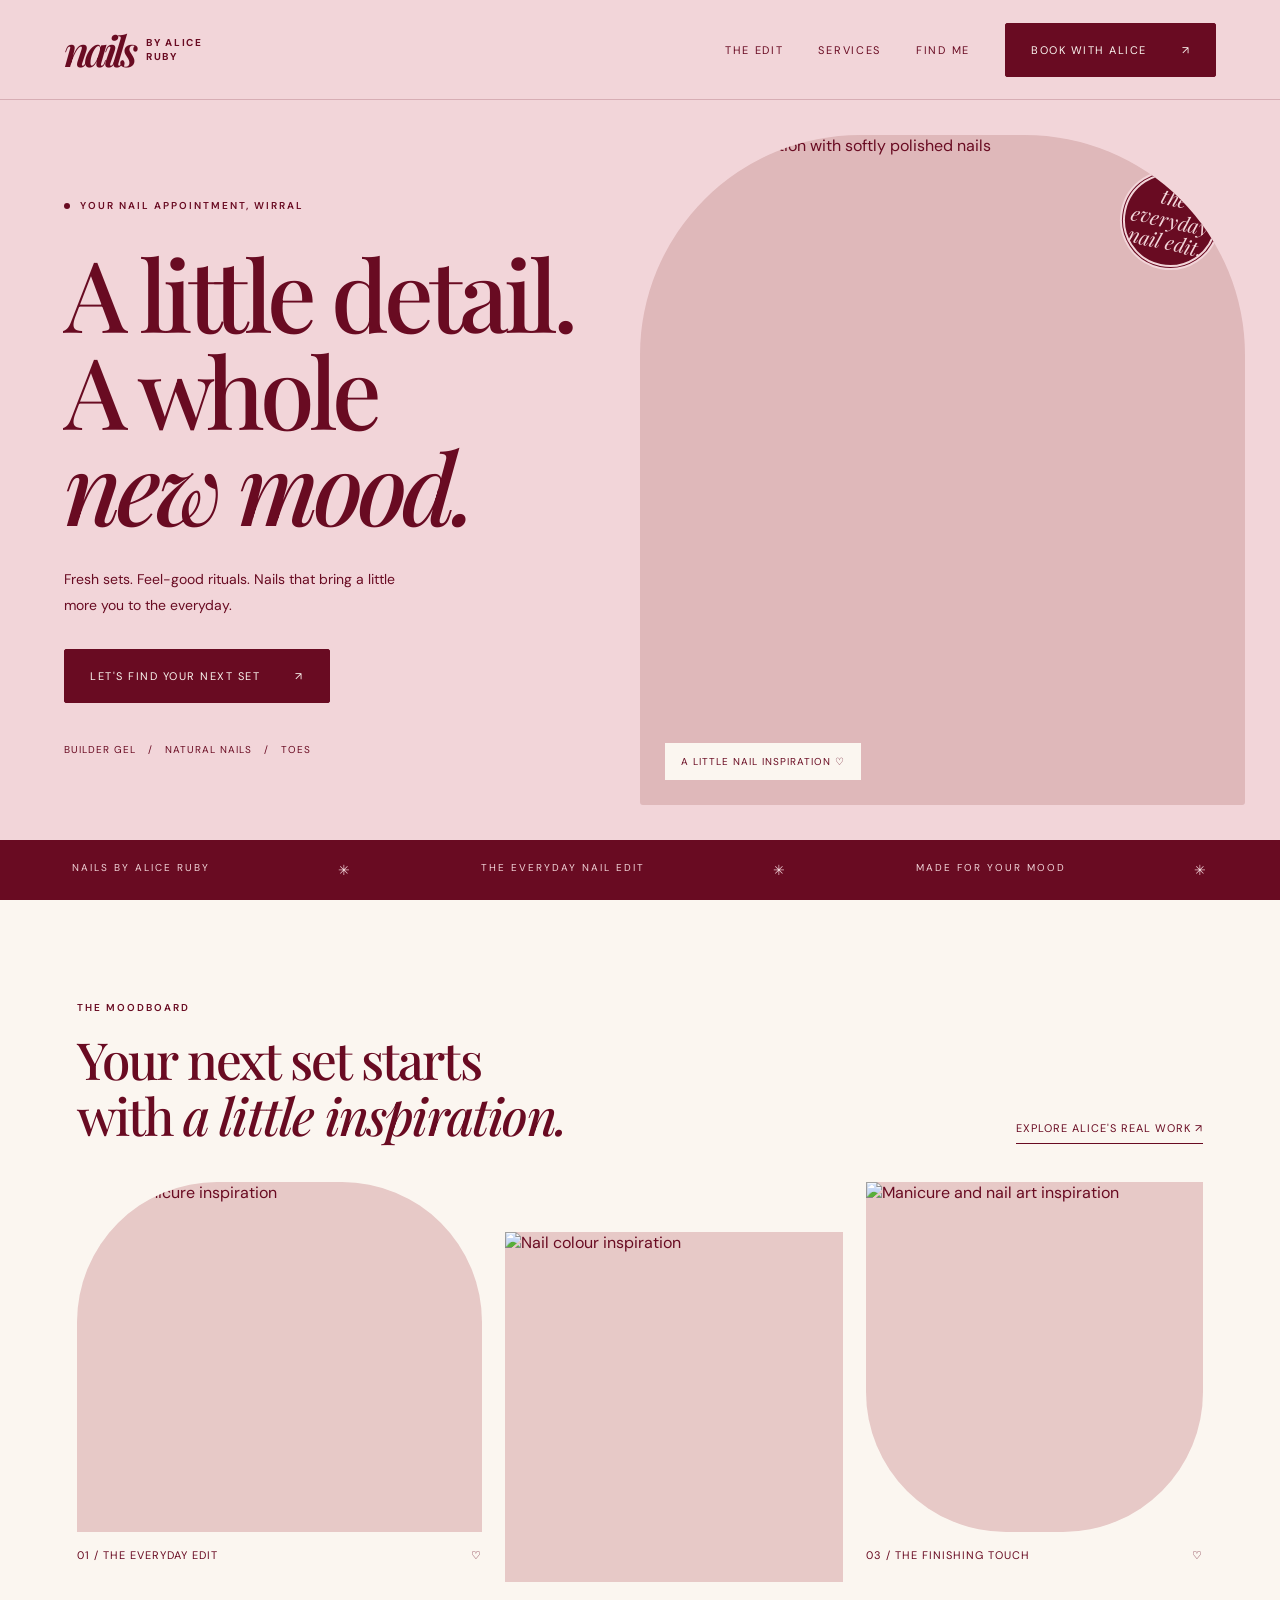
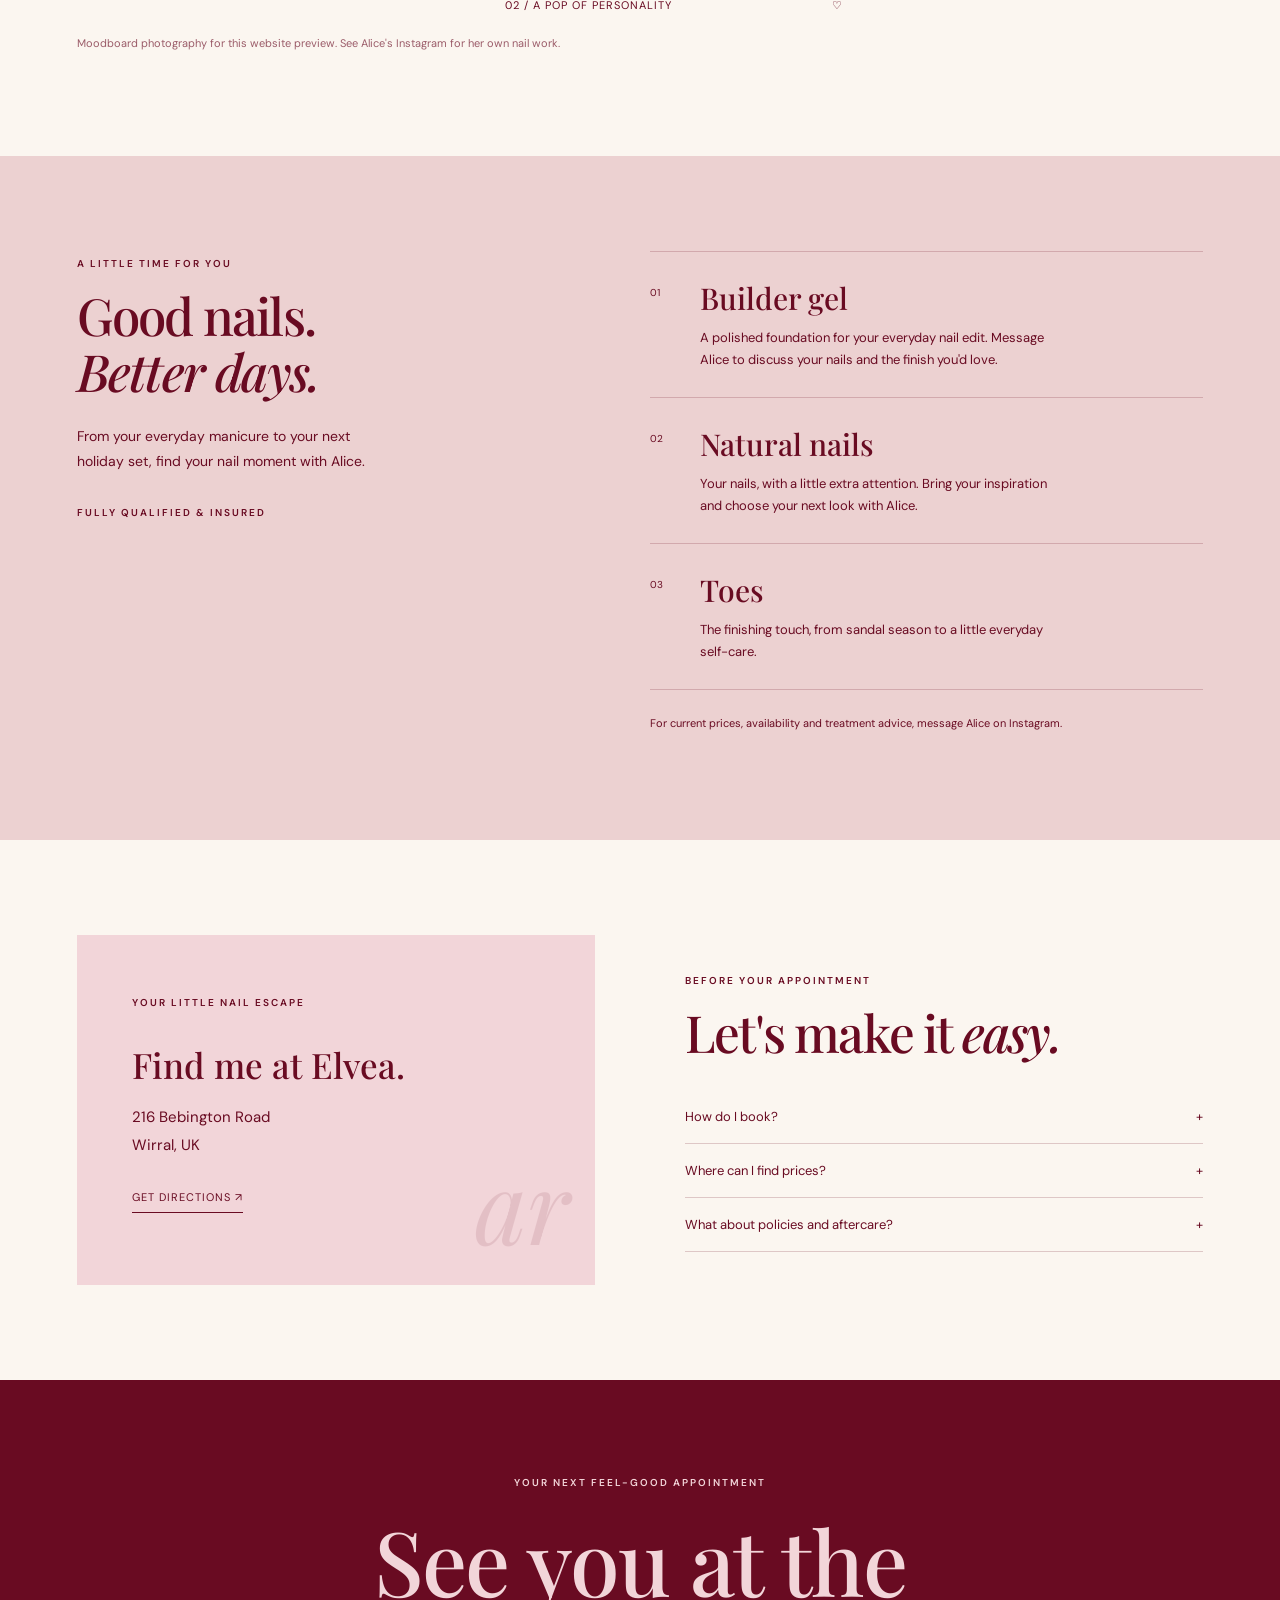
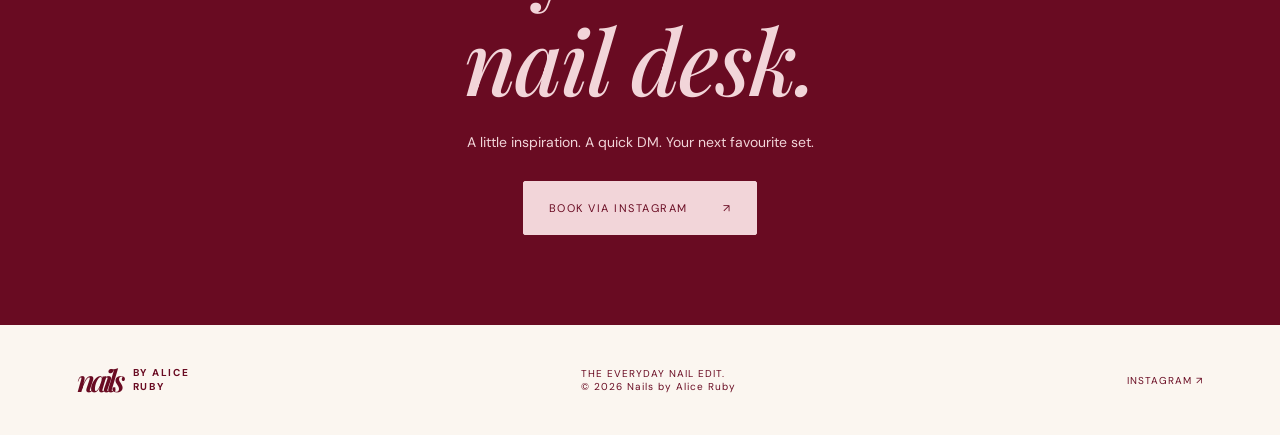
==== index.html @ dcd929f2 "Add files via upload" ====
<!doctype html>
<html lang="en"><head><meta charset="utf-8"><meta name="viewport" content="width=device-width,initial-scale=1"><meta name="theme-color" content="#f2d5d9"><meta name="description" content="Nails by Alice Ruby. Builder gel, natural nails and toes at Elvea, Wirral. Book your appointment via Instagram."><title>Nails by Alice Ruby · The everyday nail edit</title><style>
@import url('https://fonts.googleapis.com/css2?family=DM+Sans:wght@400;500;600;700&family=Playfair+Display:ital,wght@0,500;0,600;0,700;1,500;1,600&display=swap');
:root{--wine:#690b22;--pink:#f2d5d9;--paper:#fbf6f0;--line:rgba(105,11,34,.2)}*{box-sizing:border-box}html{scroll-behavior:smooth;scroll-padding-top:100px}body{margin:0;color:var(--wine);background:var(--paper);font-family:'DM Sans',sans-serif}a{color:inherit;text-decoration:none}button{font:inherit}::selection{background:var(--wine);color:var(--pink)}header{height:100px;padding:0 5%;display:flex;align-items:center;justify-content:space-between;background:var(--pink);border-bottom:1px solid var(--line)}.brand{display:flex;align-items:center;gap:12px}.brand-mark{font:italic 600 42px 'Playfair Display',serif;letter-spacing:-4px}.brand small{font-size:10px;line-height:1.4;letter-spacing:1.7px;font-weight:700}nav{display:flex;align-items:center;gap:35px;font-size:11px;letter-spacing:1.7px;text-transform:uppercase}.button{display:inline-flex;align-items:center;justify-content:space-between;gap:35px;background:var(--wine);color:var(--paper);padding:19px 25px;border:1px solid var(--wine);border-radius:2px;font-size:11px;text-transform:uppercase;letter-spacing:1.5px;transition:.2s}.button:hover{background:#8b263b;transform:translateY(-2px)}.button.light{background:transparent;color:var(--wine)}.eyebrow{font-size:10px;font-weight:600;text-transform:uppercase;letter-spacing:2px}.hero{background:var(--pink);display:grid;grid-template-columns:1fr 1fr;min-height:740px;position:relative}.hero-copy{padding:80px 10% 65px;display:flex;flex-direction:column;align-items:flex-start;justify-content:center}.location{display:flex;gap:10px;align-items:center}.location:before{content:'';width:6px;height:6px;border-radius:50%;background:var(--wine)}h1{font:500 clamp(65px,7.7vw,118px)/.98 'Playfair Display',serif;letter-spacing:-5px;margin:32px 0}h1 em{font-weight:500}.hero-copy p{font-size:14px;line-height:1.9;max-width:340px;margin:0 0 30px}.hero-note{margin-top:40px;font-size:10px;letter-spacing:1px}.hero-image{position:relative;margin:35px 35px 35px 0;min-height:600px;border-radius:220px 220px 3px 3px;overflow:hidden;background:#dfb8ba}.hero-image img{width:100%;height:100%;position:absolute;object-fit:cover;object-position:50% 50%}.image-label{position:absolute;bottom:25px;left:25px;background:var(--paper);padding:12px 16px;font-size:10px;letter-spacing:1px}.seal{position:absolute;right:25px;top:35px;width:100px;height:100px;border-radius:50%;background:var(--wine);color:var(--pink);display:flex;align-items:center;justify-content:center;text-align:center;font:italic 20px/1.1 'Playfair Display';transform:rotate(12deg);border:5px double var(--pink)}.ribbon{display:flex;justify-content:space-around;gap:25px;background:var(--wine);color:var(--pink);padding:21px 20px;font-size:10px;letter-spacing:2px;text-transform:uppercase}.ribbon span:nth-child(even){font-size:14px}section{padding:95px 6%}.section-heading{display:flex;justify-content:space-between;align-items:end;margin-bottom:38px}h2{font:500 clamp(40px,4vw,63px)/1.1 'Playfair Display',serif;letter-spacing:-1.8px;margin:15px 0 0}h2 em{font-weight:500}.text-link{font-size:11px;text-transform:uppercase;letter-spacing:1px;border-bottom:1px solid;padding-bottom:8px}.gallery{display:grid;grid-template-columns:1.2fr 1fr 1fr;gap:23px}.gallery figure{margin:0}.photo{height:350px;background:#e7c9c7;overflow:hidden;border-radius:140px 140px 0 0}.gallery figure:nth-child(2){padding-top:50px}.gallery figure:nth-child(2) .photo{border-radius:0}.gallery figure:nth-child(3) .photo{border-radius:0 0 140px 140px}.photo img{width:100%;height:100%;object-fit:cover;transition:transform .5s}.photo:hover img{transform:scale(1.05)}figcaption{font-size:11px;letter-spacing:1px;text-transform:uppercase;padding-top:16px;display:flex;justify-content:space-between}.gallery-note{font-size:11px;opacity:.65;margin-top:24px}.services{background:#ecd1d1;display:grid;grid-template-columns:1fr 1.2fr;gap:10%}.intro p{max-width:310px;line-height:1.8;font-size:14px;margin:25px 0}.service{padding:26px 0;border-bottom:1px solid var(--line);display:grid;grid-template-columns:35px 1fr;gap:15px}.service:first-child{border-top:1px solid var(--line)}.service .number{font-size:10px;padding-top:8px}.service h3{font:500 30px 'Playfair Display';margin:0 0 9px}.service p{font-size:13px;line-height:1.7;margin:0;max-width:370px}.visit{display:grid;grid-template-columns:1fr 1fr;gap:8%;align-items:center}.address-card{background:var(--pink);min-height:350px;padding:55px;position:relative}.address-card:after{content:'ar';position:absolute;right:25px;bottom:15px;font:italic 100px 'Playfair Display';opacity:.1}.address-card h3{font:500 35px 'Playfair Display';margin:30px 0 15px}address{font-style:normal;font-size:15px;line-height:1.9;margin-bottom:25px}.faq{margin-top:30px}details{border-bottom:1px solid var(--line);padding:18px 0;font-size:13px}summary{cursor:pointer;list-style:none;display:flex;justify-content:space-between;gap:20px}summary:after{content:'+'}details[open] summary:after{content:'−'}details p{font-size:13px;line-height:1.8;max-width:440px;margin-bottom:0}.booking{text-align:center;background:var(--wine);color:var(--pink);padding:90px 20px}.booking h2{font-size:clamp(55px,7vw,92px);margin:20px 0 25px}.booking p{font-size:14px;margin-bottom:30px}.booking .button{background:var(--pink);color:var(--wine);border-color:var(--pink)}footer{padding:35px 6%;display:flex;justify-content:space-between;gap:20px;align-items:center;font-size:10px;letter-spacing:1px}footer .brand-mark{font-size:30px}a:focus-visible,summary:focus-visible{outline:3px solid #bc6b7d;outline-offset:5px}@media(min-width:1500px){main,header,footer{max-width:1800px;margin:auto}}@media(max-width:760px){header{height:80px;padding:0 6%}nav{gap:16px}nav>a:not(.button){display:none}nav .button{padding:13px 16px;font-size:9px}.brand-mark{font-size:35px}.hero{grid-template-columns:1fr;min-height:0}.hero-copy{padding:48px 7% 40px}h1{font-size:76px;letter-spacing:-3.5px;margin:25px 0}.hero-copy p{font-size:14px;max-width:330px}.hero-note{margin-top:25px}.hero-image{margin:0 7% 32px;min-height:440px;border-radius:180px 180px 3px 3px}.seal{width:85px;height:85px;font-size:17px;right:15px;top:20px}.ribbon{font-size:8px;gap:12px;letter-spacing:1px}.ribbon span:last-child{display:none}section{padding:64px 7%}.section-heading{display:block}.section-heading .text-link{display:inline-block;margin-top:25px}.gallery{gap:14px;grid-template-columns:1fr 1fr}.gallery figure:first-child{grid-column:1/-1}.gallery figure:nth-child(2){padding-top:0}.photo{height:245px}.gallery figure:first-child .photo{height:370px;border-radius:170px 170px 0 0}.gallery figure:nth-child(3) .photo{border-radius:0 0 100px 100px}figcaption{font-size:9px;letter-spacing:.5px}.services,.visit{grid-template-columns:1fr;gap:35px}.address-card{padding:35px;min-height:320px}.booking{padding:65px 7%}.booking h2{font-size:61px}footer{align-items:flex-start;flex-wrap:wrap;line-height:1.8}footer>span{max-width:180px}}@media(prefers-reduced-motion:reduce){html{scroll-behavior:auto}*{transition:none!important}}

</style></head><body>
<header><a class="brand" href="#" aria-label="Nails by Alice Ruby home"><span class="brand-mark">nails</span><small>BY ALICE<br>RUBY</small></a><nav aria-label="Main navigation"><a href="#edit">The edit</a><a href="#services">Services</a><a href="#visit">Find me</a><a class="button" href="https://www.instagram.com/nailsbyaliceruby.x/" target="_blank" rel="noopener">Book with Alice <span>↗</span></a></nav></header>
<main><section class="hero" style="padding:0"><div class="hero-copy"><div class="eyebrow location">Your nail appointment, Wirral</div><h1>A little detail.<br>A whole<br><em>new mood.</em></h1><p>Fresh sets. Feel-good rituals. Nails that bring a little more you to the everyday.</p><a class="button" href="https://www.instagram.com/nailsbyaliceruby.x/" target="_blank" rel="noopener">Let's find your next set <span>↗</span></a><div class="hero-note">BUILDER GEL &nbsp; / &nbsp; NATURAL NAILS &nbsp; / &nbsp; TOES</div></div><div class="hero-image"><img src="https://images.unsplash.com/photo-1604654894610-df63bc536371?auto=format&fit=crop&w=1200&q=85" alt="Manicure inspiration with softly polished nails"><div class="seal">the everyday<br>nail edit.</div><div class="image-label">A LITTLE NAIL INSPIRATION ♡</div></div></section>
<div class="ribbon"><span>Nails by Alice Ruby</span><span>✳</span><span>The everyday nail edit</span><span>✳</span><span>Made for your mood</span><span>✳</span></div>
<section id="edit"><div class="section-heading"><div><span class="eyebrow">The moodboard</span><h2>Your next set starts<br>with <em>a little inspiration.</em></h2></div><a class="text-link" href="https://www.instagram.com/nailsbyaliceruby.x/" target="_blank" rel="noopener">Explore Alice's real work ↗</a></div><div class="gallery"><figure><div class="photo"><img loading="lazy" src="https://images.unsplash.com/photo-1604654894610-df63bc536371?auto=format&fit=crop&w=850&q=85" alt="Soft manicure inspiration"></div><figcaption>01 / The everyday edit <span>♡</span></figcaption></figure><figure><div class="photo"><img loading="lazy" src="https://images.unsplash.com/photo-1610992015732-2449b76344bc?auto=format&fit=crop&w=650&q=85" alt="Nail colour inspiration"></div><figcaption>02 / A pop of personality <span>♡</span></figcaption></figure><figure><div class="photo"><img loading="lazy" src="https://images.unsplash.com/photo-1632345031435-8727f6897d53?auto=format&fit=crop&w=650&q=85" alt="Manicure and nail art inspiration"></div><figcaption>03 / The finishing touch <span>♡</span></figcaption></figure></div><p class="gallery-note">Moodboard photography for this website preview. See Alice's Instagram for her own nail work.</p></section>
<section class="services" id="services"><div class="intro"><span class="eyebrow">A little time for you</span><h2>Good nails.<br><em>Better days.</em></h2><p>From your everyday manicure to your next holiday set, find your nail moment with Alice.</p><span class="eyebrow">Fully qualified & insured</span></div><div><article class="service"><span class="number">01</span><div><h3>Builder gel</h3><p>A polished foundation for your everyday nail edit. Message Alice to discuss your nails and the finish you'd love.</p></div></article><article class="service"><span class="number">02</span><div><h3>Natural nails</h3><p>Your nails, with a little extra attention. Bring your inspiration and choose your next look with Alice.</p></div></article><article class="service"><span class="number">03</span><div><h3>Toes</h3><p>The finishing touch, from sandal season to a little everyday self-care.</p></div></article><p style="font-size:11px;line-height:1.8;margin-top:24px">For current prices, availability and treatment advice, message Alice on Instagram.</p></div></section>
<section class="visit" id="visit"><div class="address-card"><span class="eyebrow">Your little nail escape</span><h3>Find me at Elvea.</h3><address>216 Bebington Road<br>Wirral, UK</address><a class="text-link" href="https://www.google.com/maps/search/?api=1&query=Elvea%20216%20Bebington%20Road%20Wirral" target="_blank" rel="noopener">Get directions ↗</a></div><div><span class="eyebrow">Before your appointment</span><h2>Let's make it <em>easy.</em></h2><div class="faq"><details><summary>How do I book?</summary><p>Send a DM to @nailsbyaliceruby.x on Instagram with your preferred treatment and dates. Feel free to include a photo of your nail inspiration.</p></details><details><summary>Where can I find prices?</summary><p>Check the Price List highlight on Alice's Instagram, or message her for the latest treatment prices.</p></details><details><summary>What about policies and aftercare?</summary><p>Alice's Instagram has My Policy and Aftercare highlights. Read these before your appointment and ask Alice if you have any questions.</p></details></div></div></section>
<section class="booking"><span class="eyebrow">Your next feel-good appointment</span><h2>See you at the<br><em>nail desk.</em></h2><p>A little inspiration. A quick DM. Your next favourite set.</p><a class="button" href="https://www.instagram.com/nailsbyaliceruby.x/" target="_blank" rel="noopener">Book via Instagram <span>↗</span></a></section></main>
<footer><a class="brand" href="#"><span class="brand-mark">nails</span><small>BY ALICE<br>RUBY</small></a><span>THE EVERYDAY NAIL EDIT.<br>© <span id="year">2026</span> Nails by Alice Ruby</span><a href="https://www.instagram.com/nailsbyaliceruby.x/" target="_blank" rel="noopener">INSTAGRAM ↗</a></footer><script>document.getElementById('year').textContent=new Date().getFullYear();</script></body></html>
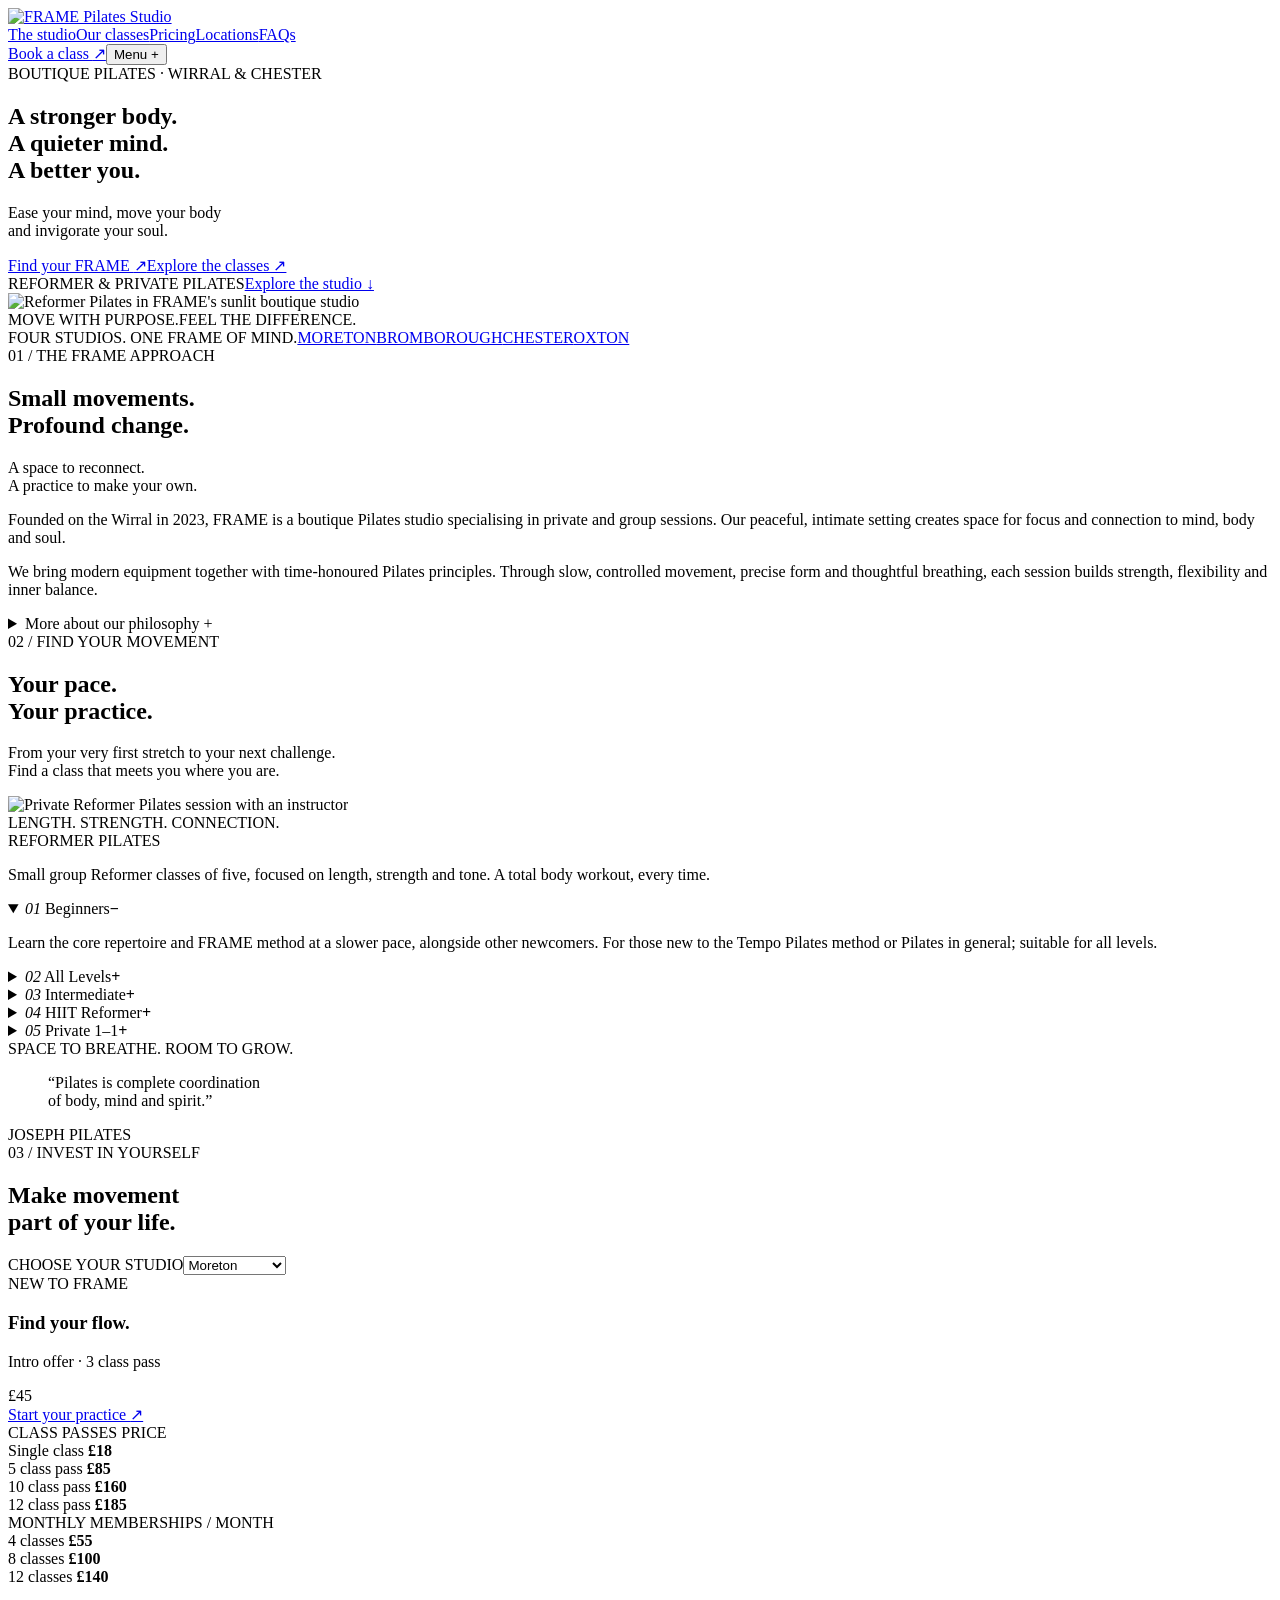
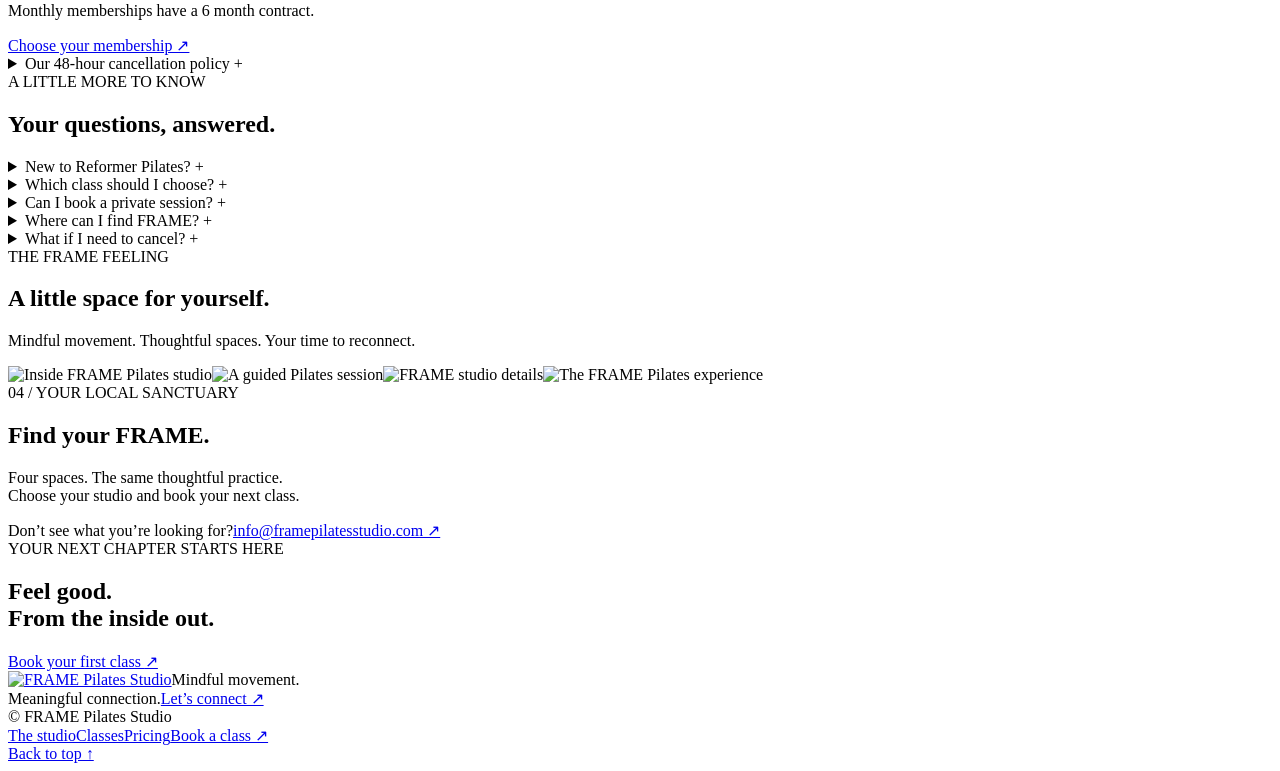
==== commit dfde86d0: "Add files via upload" ====
--- a/index.html
+++ b/index.html
@@ -1,14 +1,12 @@
 <!doctype html>
-<html lang="en"><head><meta charset="utf-8"><meta name="viewport" content="width=device-width,initial-scale=1"><meta name="theme-color" content="#f2d5d9"><meta name="description" content="Nails by Alice Ruby. Builder gel, natural nails and toes at Elvea, Wirral. Book your appointment via Instagram."><title>Nails by Alice Ruby · The everyday nail edit</title><style>
-@import url('https://fonts.googleapis.com/css2?family=DM+Sans:wght@400;500;600;700&family=Playfair+Display:ital,wght@0,500;0,600;0,700;1,500;1,600&display=swap');
-:root{--wine:#690b22;--pink:#f2d5d9;--paper:#fbf6f0;--line:rgba(105,11,34,.2)}*{box-sizing:border-box}html{scroll-behavior:smooth;scroll-padding-top:100px}body{margin:0;color:var(--wine);background:var(--paper);font-family:'DM Sans',sans-serif}a{color:inherit;text-decoration:none}button{font:inherit}::selection{background:var(--wine);color:var(--pink)}header{height:100px;padding:0 5%;display:flex;align-items:center;justify-content:space-between;background:var(--pink);border-bottom:1px solid var(--line)}.brand{display:flex;align-items:center;gap:12px}.brand-mark{font:italic 600 42px 'Playfair Display',serif;letter-spacing:-4px}.brand small{font-size:10px;line-height:1.4;letter-spacing:1.7px;font-weight:700}nav{display:flex;align-items:center;gap:35px;font-size:11px;letter-spacing:1.7px;text-transform:uppercase}.button{display:inline-flex;align-items:center;justify-content:space-between;gap:35px;background:var(--wine);color:var(--paper);padding:19px 25px;border:1px solid var(--wine);border-radius:2px;font-size:11px;text-transform:uppercase;letter-spacing:1.5px;transition:.2s}.button:hover{background:#8b263b;transform:translateY(-2px)}.button.light{background:transparent;color:var(--wine)}.eyebrow{font-size:10px;font-weight:600;text-transform:uppercase;letter-spacing:2px}.hero{background:var(--pink);display:grid;grid-template-columns:1fr 1fr;min-height:740px;position:relative}.hero-copy{padding:80px 10% 65px;display:flex;flex-direction:column;align-items:flex-start;justify-content:center}.location{display:flex;gap:10px;align-items:center}.location:before{content:'';width:6px;height:6px;border-radius:50%;background:var(--wine)}h1{font:500 clamp(65px,7.7vw,118px)/.98 'Playfair Display',serif;letter-spacing:-5px;margin:32px 0}h1 em{font-weight:500}.hero-copy p{font-size:14px;line-height:1.9;max-width:340px;margin:0 0 30px}.hero-note{margin-top:40px;font-size:10px;letter-spacing:1px}.hero-image{position:relative;margin:35px 35px 35px 0;min-height:600px;border-radius:220px 220px 3px 3px;overflow:hidden;background:#dfb8ba}.hero-image img{width:100%;height:100%;position:absolute;object-fit:cover;object-position:50% 50%}.image-label{position:absolute;bottom:25px;left:25px;background:var(--paper);padding:12px 16px;font-size:10px;letter-spacing:1px}.seal{position:absolute;right:25px;top:35px;width:100px;height:100px;border-radius:50%;background:var(--wine);color:var(--pink);display:flex;align-items:center;justify-content:center;text-align:center;font:italic 20px/1.1 'Playfair Display';transform:rotate(12deg);border:5px double var(--pink)}.ribbon{display:flex;justify-content:space-around;gap:25px;background:var(--wine);color:var(--pink);padding:21px 20px;font-size:10px;letter-spacing:2px;text-transform:uppercase}.ribbon span:nth-child(even){font-size:14px}section{padding:95px 6%}.section-heading{display:flex;justify-content:space-between;align-items:end;margin-bottom:38px}h2{font:500 clamp(40px,4vw,63px)/1.1 'Playfair Display',serif;letter-spacing:-1.8px;margin:15px 0 0}h2 em{font-weight:500}.text-link{font-size:11px;text-transform:uppercase;letter-spacing:1px;border-bottom:1px solid;padding-bottom:8px}.gallery{display:grid;grid-template-columns:1.2fr 1fr 1fr;gap:23px}.gallery figure{margin:0}.photo{height:350px;background:#e7c9c7;overflow:hidden;border-radius:140px 140px 0 0}.gallery figure:nth-child(2){padding-top:50px}.gallery figure:nth-child(2) .photo{border-radius:0}.gallery figure:nth-child(3) .photo{border-radius:0 0 140px 140px}.photo img{width:100%;height:100%;object-fit:cover;transition:transform .5s}.photo:hover img{transform:scale(1.05)}figcaption{font-size:11px;letter-spacing:1px;text-transform:uppercase;padding-top:16px;display:flex;justify-content:space-between}.gallery-note{font-size:11px;opacity:.65;margin-top:24px}.services{background:#ecd1d1;display:grid;grid-template-columns:1fr 1.2fr;gap:10%}.intro p{max-width:310px;line-height:1.8;font-size:14px;margin:25px 0}.service{padding:26px 0;border-bottom:1px solid var(--line);display:grid;grid-template-columns:35px 1fr;gap:15px}.service:first-child{border-top:1px solid var(--line)}.service .number{font-size:10px;padding-top:8px}.service h3{font:500 30px 'Playfair Display';margin:0 0 9px}.service p{font-size:13px;line-height:1.7;margin:0;max-width:370px}.visit{display:grid;grid-template-columns:1fr 1fr;gap:8%;align-items:center}.address-card{background:var(--pink);min-height:350px;padding:55px;position:relative}.address-card:after{content:'ar';position:absolute;right:25px;bottom:15px;font:italic 100px 'Playfair Display';opacity:.1}.address-card h3{font:500 35px 'Playfair Display';margin:30px 0 15px}address{font-style:normal;font-size:15px;line-height:1.9;margin-bottom:25px}.faq{margin-top:30px}details{border-bottom:1px solid var(--line);padding:18px 0;font-size:13px}summary{cursor:pointer;list-style:none;display:flex;justify-content:space-between;gap:20px}summary:after{content:'+'}details[open] summary:after{content:'−'}details p{font-size:13px;line-height:1.8;max-width:440px;margin-bottom:0}.booking{text-align:center;background:var(--wine);color:var(--pink);padding:90px 20px}.booking h2{font-size:clamp(55px,7vw,92px);margin:20px 0 25px}.booking p{font-size:14px;margin-bottom:30px}.booking .button{background:var(--pink);color:var(--wine);border-color:var(--pink)}footer{padding:35px 6%;display:flex;justify-content:space-between;gap:20px;align-items:center;font-size:10px;letter-spacing:1px}footer .brand-mark{font-size:30px}a:focus-visible,summary:focus-visible{outline:3px solid #bc6b7d;outline-offset:5px}@media(min-width:1500px){main,header,footer{max-width:1800px;margin:auto}}@media(max-width:760px){header{height:80px;padding:0 6%}nav{gap:16px}nav>a:not(.button){display:none}nav .button{padding:13px 16px;font-size:9px}.brand-mark{font-size:35px}.hero{grid-template-columns:1fr;min-height:0}.hero-copy{padding:48px 7% 40px}h1{font-size:76px;letter-spacing:-3.5px;margin:25px 0}.hero-copy p{font-size:14px;max-width:330px}.hero-note{margin-top:25px}.hero-image{margin:0 7% 32px;min-height:440px;border-radius:180px 180px 3px 3px}.seal{width:85px;height:85px;font-size:17px;right:15px;top:20px}.ribbon{font-size:8px;gap:12px;letter-spacing:1px}.ribbon span:last-child{display:none}section{padding:64px 7%}.section-heading{display:block}.section-heading .text-link{display:inline-block;margin-top:25px}.gallery{gap:14px;grid-template-columns:1fr 1fr}.gallery figure:first-child{grid-column:1/-1}.gallery figure:nth-child(2){padding-top:0}.photo{height:245px}.gallery figure:first-child .photo{height:370px;border-radius:170px 170px 0 0}.gallery figure:nth-child(3) .photo{border-radius:0 0 100px 100px}figcaption{font-size:9px;letter-spacing:.5px}.services,.visit{grid-template-columns:1fr;gap:35px}.address-card{padding:35px;min-height:320px}.booking{padding:65px 7%}.booking h2{font-size:61px}footer{align-items:flex-start;flex-wrap:wrap;line-height:1.8}footer>span{max-width:180px}}@media(prefers-reduced-motion:reduce){html{scroll-behavior:auto}*{transition:none!important}}
-
-</style></head><body>
-<header><a class="brand" href="#" aria-label="Nails by Alice Ruby home"><span class="brand-mark">nails</span><small>BY ALICE<br>RUBY</small></a><nav aria-label="Main navigation"><a href="#edit">The edit</a><a href="#services">Services</a><a href="#visit">Find me</a><a class="button" href="https://www.instagram.com/nailsbyaliceruby.x/" target="_blank" rel="noopener">Book with Alice <span>↗</span></a></nav></header>
-<main><section class="hero" style="padding:0"><div class="hero-copy"><div class="eyebrow location">Your nail appointment, Wirral</div><h1>A little detail.<br>A whole<br><em>new mood.</em></h1><p>Fresh sets. Feel-good rituals. Nails that bring a little more you to the everyday.</p><a class="button" href="https://www.instagram.com/nailsbyaliceruby.x/" target="_blank" rel="noopener">Let's find your next set <span>↗</span></a><div class="hero-note">BUILDER GEL &nbsp; / &nbsp; NATURAL NAILS &nbsp; / &nbsp; TOES</div></div><div class="hero-image"><img src="https://images.unsplash.com/photo-1604654894610-df63bc536371?auto=format&fit=crop&w=1200&q=85" alt="Manicure inspiration with softly polished nails"><div class="seal">the everyday<br>nail edit.</div><div class="image-label">A LITTLE NAIL INSPIRATION ♡</div></div></section>
-<div class="ribbon"><span>Nails by Alice Ruby</span><span>✳</span><span>The everyday nail edit</span><span>✳</span><span>Made for your mood</span><span>✳</span></div>
-<section id="edit"><div class="section-heading"><div><span class="eyebrow">The moodboard</span><h2>Your next set starts<br>with <em>a little inspiration.</em></h2></div><a class="text-link" href="https://www.instagram.com/nailsbyaliceruby.x/" target="_blank" rel="noopener">Explore Alice's real work ↗</a></div><div class="gallery"><figure><div class="photo"><img loading="lazy" src="https://images.unsplash.com/photo-1604654894610-df63bc536371?auto=format&fit=crop&w=850&q=85" alt="Soft manicure inspiration"></div><figcaption>01 / The everyday edit <span>♡</span></figcaption></figure><figure><div class="photo"><img loading="lazy" src="https://images.unsplash.com/photo-1610992015732-2449b76344bc?auto=format&fit=crop&w=650&q=85" alt="Nail colour inspiration"></div><figcaption>02 / A pop of personality <span>♡</span></figcaption></figure><figure><div class="photo"><img loading="lazy" src="https://images.unsplash.com/photo-1632345031435-8727f6897d53?auto=format&fit=crop&w=650&q=85" alt="Manicure and nail art inspiration"></div><figcaption>03 / The finishing touch <span>♡</span></figcaption></figure></div><p class="gallery-note">Moodboard photography for this website preview. See Alice's Instagram for her own nail work.</p></section>
-<section class="services" id="services"><div class="intro"><span class="eyebrow">A little time for you</span><h2>Good nails.<br><em>Better days.</em></h2><p>From your everyday manicure to your next holiday set, find your nail moment with Alice.</p><span class="eyebrow">Fully qualified & insured</span></div><div><article class="service"><span class="number">01</span><div><h3>Builder gel</h3><p>A polished foundation for your everyday nail edit. Message Alice to discuss your nails and the finish you'd love.</p></div></article><article class="service"><span class="number">02</span><div><h3>Natural nails</h3><p>Your nails, with a little extra attention. Bring your inspiration and choose your next look with Alice.</p></div></article><article class="service"><span class="number">03</span><div><h3>Toes</h3><p>The finishing touch, from sandal season to a little everyday self-care.</p></div></article><p style="font-size:11px;line-height:1.8;margin-top:24px">For current prices, availability and treatment advice, message Alice on Instagram.</p></div></section>
-<section class="visit" id="visit"><div class="address-card"><span class="eyebrow">Your little nail escape</span><h3>Find me at Elvea.</h3><address>216 Bebington Road<br>Wirral, UK</address><a class="text-link" href="https://www.google.com/maps/search/?api=1&query=Elvea%20216%20Bebington%20Road%20Wirral" target="_blank" rel="noopener">Get directions ↗</a></div><div><span class="eyebrow">Before your appointment</span><h2>Let's make it <em>easy.</em></h2><div class="faq"><details><summary>How do I book?</summary><p>Send a DM to @nailsbyaliceruby.x on Instagram with your preferred treatment and dates. Feel free to include a photo of your nail inspiration.</p></details><details><summary>Where can I find prices?</summary><p>Check the Price List highlight on Alice's Instagram, or message her for the latest treatment prices.</p></details><details><summary>What about policies and aftercare?</summary><p>Alice's Instagram has My Policy and Aftercare highlights. Read these before your appointment and ask Alice if you have any questions.</p></details></div></div></section>
-<section class="booking"><span class="eyebrow">Your next feel-good appointment</span><h2>See you at the<br><em>nail desk.</em></h2><p>A little inspiration. A quick DM. Your next favourite set.</p><a class="button" href="https://www.instagram.com/nailsbyaliceruby.x/" target="_blank" rel="noopener">Book via Instagram <span>↗</span></a></section></main>
-<footer><a class="brand" href="#"><span class="brand-mark">nails</span><small>BY ALICE<br>RUBY</small></a><span>THE EVERYDAY NAIL EDIT.<br>© <span id="year">2026</span> Nails by Alice Ruby</span><a href="https://www.instagram.com/nailsbyaliceruby.x/" target="_blank" rel="noopener">INSTAGRAM ↗</a></footer><script>document.getElementById('year').textContent=new Date().getFullYear();</script></body></html>
+<html lang="en"><head><meta charset="UTF-8"><meta name="viewport" content="width=device-width, initial-scale=1"><meta name="description" content="Boutique Reformer and private Pilates in Moreton, Bromborough, Chester and Oxton. Find your class at FRAME Pilates Studio."><meta name="theme-color" content="#f6f4ee"><title>FRAME — Pilates Studio</title><link rel="stylesheet" href="style.css"></head><body>
+<header><a class="logo" href="#" aria-label="FRAME Pilates Studio home"><img src="assets/logo.svg" alt="FRAME Pilates Studio"></a><nav id="nav"><a href="#about">The studio</a><a href="#classes">Our classes</a><a href="#pricing">Pricing</a><a href="#locations">Locations</a><a href="#faq">FAQs</a></nav><a class="button small" href="#locations">Book a class <span>↗</span></a><button id="menu" aria-label="Open navigation" aria-expanded="false">Menu +</button></header>
+<main><section class="hero"><div class="hero-copy"><div class="eyebrow"><span class="dot"></span> BOUTIQUE PILATES · WIRRAL & CHESTER</div><h1>A stronger body.<br>A quieter mind.<br><span>A better you.</span></h1><p>Ease your mind, move your body<br>and invigorate your soul.</p><a class="button" href="#locations">Find your FRAME <span>↗</span></a><a class="hero-secondary" href="#classes">Explore the classes ↗</a><div class="hero-bottom"><span>REFORMER & PRIVATE PILATES</span><a href="#about">Explore the studio ↓</a></div></div><div class="hero-image"><img src="assets/studio-0.jpg" alt="Reformer Pilates in FRAME's sunlit boutique studio" fetchpriority="high"><div class="image-note"><span>MOVE WITH PURPOSE.</span><span>FEEL THE DIFFERENCE.</span></div></div></section>
+<div class="studio-strip"><span>FOUR STUDIOS. ONE FRAME OF MIND.</span><a href="#locations">MORETON</a><a href="#locations">BROMBOROUGH</a><a href="#locations">CHESTER</a><a href="#locations">OXTON</a></div>
+<section id="about" class="about section"><div><div class="eyebrow">01 / THE FRAME APPROACH</div><h2>Small movements.<br>Profound change.</h2></div><div class="about-text"><p class="lead">A space to reconnect.<br>A practice to make your own.</p><p>Founded on the Wirral in 2023, FRAME is a boutique Pilates studio specialising in private and group sessions. Our peaceful, intimate setting creates space for focus and connection to mind, body and soul.</p><p>We bring modern equipment together with time-honoured Pilates principles. Through slow, controlled movement, precise form and thoughtful breathing, each session builds strength, flexibility and inner balance.</p><details><summary>More about our philosophy <span>+</span></summary><p>Our focus is form and precision: targeting small muscle groups, lengthening muscles and paying close attention to technique and posture. Sessions are tailored to individual needs while challenging endurance and strength. Our equipment supports maximum functionality and innovative exercises, with physical and mental well-being at the heart of our practice.</p></details></div></section>
+<section id="classes" class="section classes"><div class="section-head"><div><div class="eyebrow">02 / FIND YOUR MOVEMENT</div><h2>Your pace.<br>Your practice.</h2></div><p>From your very first stretch to your next challenge.<br>Find a class that meets you where you are.</p></div><div class="class-layout"><div class="class-photo"><img src="assets/studio-1.jpg" alt="Private Reformer Pilates session with an instructor" loading="lazy"><div class="photo-caption">LENGTH. STRENGTH. CONNECTION.</div></div><div class="class-list"><div class="class-intro">REFORMER PILATES<p>Small group Reformer classes of five, focused on length, strength and tone. A total body workout, every time.</p></div><details open><summary><span><i>01</i> Beginners</span><b>−</b></summary><p>Learn the core repertoire and FRAME method at a slower pace, alongside other newcomers. For those new to the Tempo Pilates method or Pilates in general; suitable for all levels.</p></details><details><summary><span><i>02</i> All Levels</span><b>+</b></summary><p>A flowing, full-body class using props and intermediate exercises to lengthen, strengthen and tone. Basic Reformer knowledge is recommended. Attend at least one Beginner class first.</p></details><details><summary><span><i>03</i> Intermediate</span><b>+</b></summary><p>A dynamic full-body workout with weights and props to challenge you and make you sweat. We recommend at least five Beginner or All Levels classes first.</p></details><details><summary><span><i>04</i> HIIT Reformer</span><b>+</b></summary><p>High energy, a faster pace and heavier loads, including weights, to build strength and stamina. We recommend at least three Beginner classes first.</p></details><details><summary><span><i>05</i> Private 1–1</span><b>+</b></summary><p>Personal sessions for any age and fitness level. For those new to Pilates, recovering from injury, working towards athletic goals or wanting more from their practice. Contact us to discuss your needs and availability.</p><a href="mailto:info@framepilatesstudio.com">Enquire about private sessions ↗</a></details></div></div></section>
+<section class="quote"><div class="eyebrow">SPACE TO BREATHE. ROOM TO GROW.</div><blockquote>“Pilates is complete coordination<br>of body, mind and spirit.”</blockquote><span>JOSEPH PILATES</span></section>
+<section id="pricing" class="section pricing"><div class="section-head"><div><div class="eyebrow">03 / INVEST IN YOURSELF</div><h2>Make movement<br>part of your life.</h2></div><div><label for="studio-select">CHOOSE YOUR STUDIO</label><select id="studio-select"><option>Moreton</option><option>Bromborough</option><option>Chester</option><option>Oxton</option></select></div></div><div class="price-grid"><article class="price-card featured"><div class="eyebrow">NEW TO FRAME</div><h3>Find your flow.</h3><p>Intro offer · 3 class pass</p><div class="amount" id="intro-price">£45</div><a id="intro-book" class="button" href="#locations">Start your practice <span>↗</span></a></article><div class="price-table"><div class="table-title">CLASS PASSES <span>PRICE</span></div><div>Single class <strong data-price="0">£18</strong></div><div>5 class pass <strong data-price="1">£85</strong></div><div>10 class pass <strong data-price="2">£160</strong></div><div>12 class pass <strong data-price="3">£185</strong></div></div><div class="price-table"><div class="table-title">MONTHLY MEMBERSHIPS <span>/ MONTH</span></div><div>4 classes <strong data-price="4">£55</strong></div><div>8 classes <strong data-price="5">£100</strong></div><div>12 classes <strong data-price="6">£140</strong></div><p class="fine">Monthly memberships have a 6 month contract.</p><a class="text-link" id="member-book" href="#locations">Choose your membership ↗</a></div></div><details id="oxton-extras" hidden><summary>Oxton mat & Reformer memberships <span>+</span></summary><div class="extras"><p>Unlimited classes <b>£115 / month</b></p><p>4 Reformer + 4 mat <b>£89 / month</b></p><p>4 Reformer + 8 mat <b>£119 / month</b></p><p>4 Reformer + unlimited mat <b>£155 / month</b></p><p>8 Reformer + 4 mat <b>£129 / month</b></p><p>8 Reformer + 8 mat <b>£149 / month</b></p><p>8 Reformer + unlimited mat <b>£185 / month</b></p><p>12 Reformer + unlimited mat <b>£215 / month</b></p></div><p>All memberships have a 6 month contract.</p></details><details class="policy"><summary>Our 48-hour cancellation policy <span>+</span></summary><p>Please cancel or reschedule Reformer sessions through your account at least 48 hours before your class. Cancellations within 48 hours incur the full session fee. This helps us manage availability and offer spaces to clients on our waitlist.</p></details></section>
+<section id="faq" class="section faq"><div class="eyebrow">A LITTLE MORE TO KNOW</div><h2>Your questions, answered.</h2><div class="faq-list"><details><summary>New to Reformer Pilates? <span>+</span></summary><p>Start with a Beginners class. You’ll learn the equipment and core movements at a slower pace, with a focus on form, breathing and the FRAME method.</p></details><details><summary>Which class should I choose? <span>+</span></summary><p>Beginners is the starting point. Attend at least one Beginner class before All Levels, five Beginner or All Levels classes before Intermediate, and three Beginner classes before HIIT Reformer.</p></details><details><summary>Can I book a private session? <span>+</span></summary><p>Yes. Our private 1–1 sessions are tailored to your needs and goals. Email <a href="mailto:info@framepilatesstudio.com">info@framepilatesstudio.com</a> to discuss availability.</p></details><details><summary>Where can I find FRAME? <span>+</span></summary><p>Our four studios are in Moreton, Bromborough, Chester and Oxton. Choose your studio below to find directions and book.</p></details><details><summary>What if I need to cancel? <span>+</span></summary><p>Cancel or reschedule through your account at least 48 hours before your Reformer class. Cancellations within 48 hours incur the full session fee.</p></details></div></section><section class="studio-gallery section"><div class="eyebrow">THE FRAME FEELING</div><h2>A little space for yourself.</h2><p>Mindful movement. Thoughtful spaces. Your time to reconnect.</p><div class="gallery-grid"><img src="assets/studio-0.jpg" alt="Inside FRAME Pilates studio" loading="lazy"><img src="assets/studio-1.jpg" alt="A guided Pilates session" loading="lazy"><img src="assets/studio-2.jpg" alt="FRAME studio details" loading="lazy"><img src="assets/studio-3.jpg" alt="The FRAME Pilates experience" loading="lazy"></div></section><section id="locations" class="section locations"><div class="section-head"><div><div class="eyebrow">04 / YOUR LOCAL SANCTUARY</div><h2>Find your FRAME.</h2></div><p>Four spaces. The same thoughtful practice.<br>Choose your studio and book your next class.</p></div><div class="location-grid" id="location-grid"></div><div class="contact-line"><span>Don’t see what you’re looking for?</span><a href="mailto:info@framepilatesstudio.com">info@framepilatesstudio.com ↗</a></div></section>
+<section class="closing"><div class="eyebrow">YOUR NEXT CHAPTER STARTS HERE</div><h2>Feel good.<br>From the inside out.</h2><a class="button light" href="#locations">Book your first class <span>↗</span></a></section></main>
+<footer><div class="footer-top"><a href="#" class="logo"><img src="assets/logo.svg" alt="FRAME Pilates Studio"></a><span>Mindful movement.<br>Meaningful connection.</span><a href="mailto:info@framepilatesstudio.com">Let’s connect ↗</a></div><div class="footer-bottom"><span>© <span id="year"></span> FRAME Pilates Studio</span><div><a href="#about">The studio</a><a href="#classes">Classes</a><a href="#pricing">Pricing</a><a href="#locations">Book a class ↗</a></div><a href="#">Back to top ↑</a></div></footer><script src="app.js"></script></body></html>
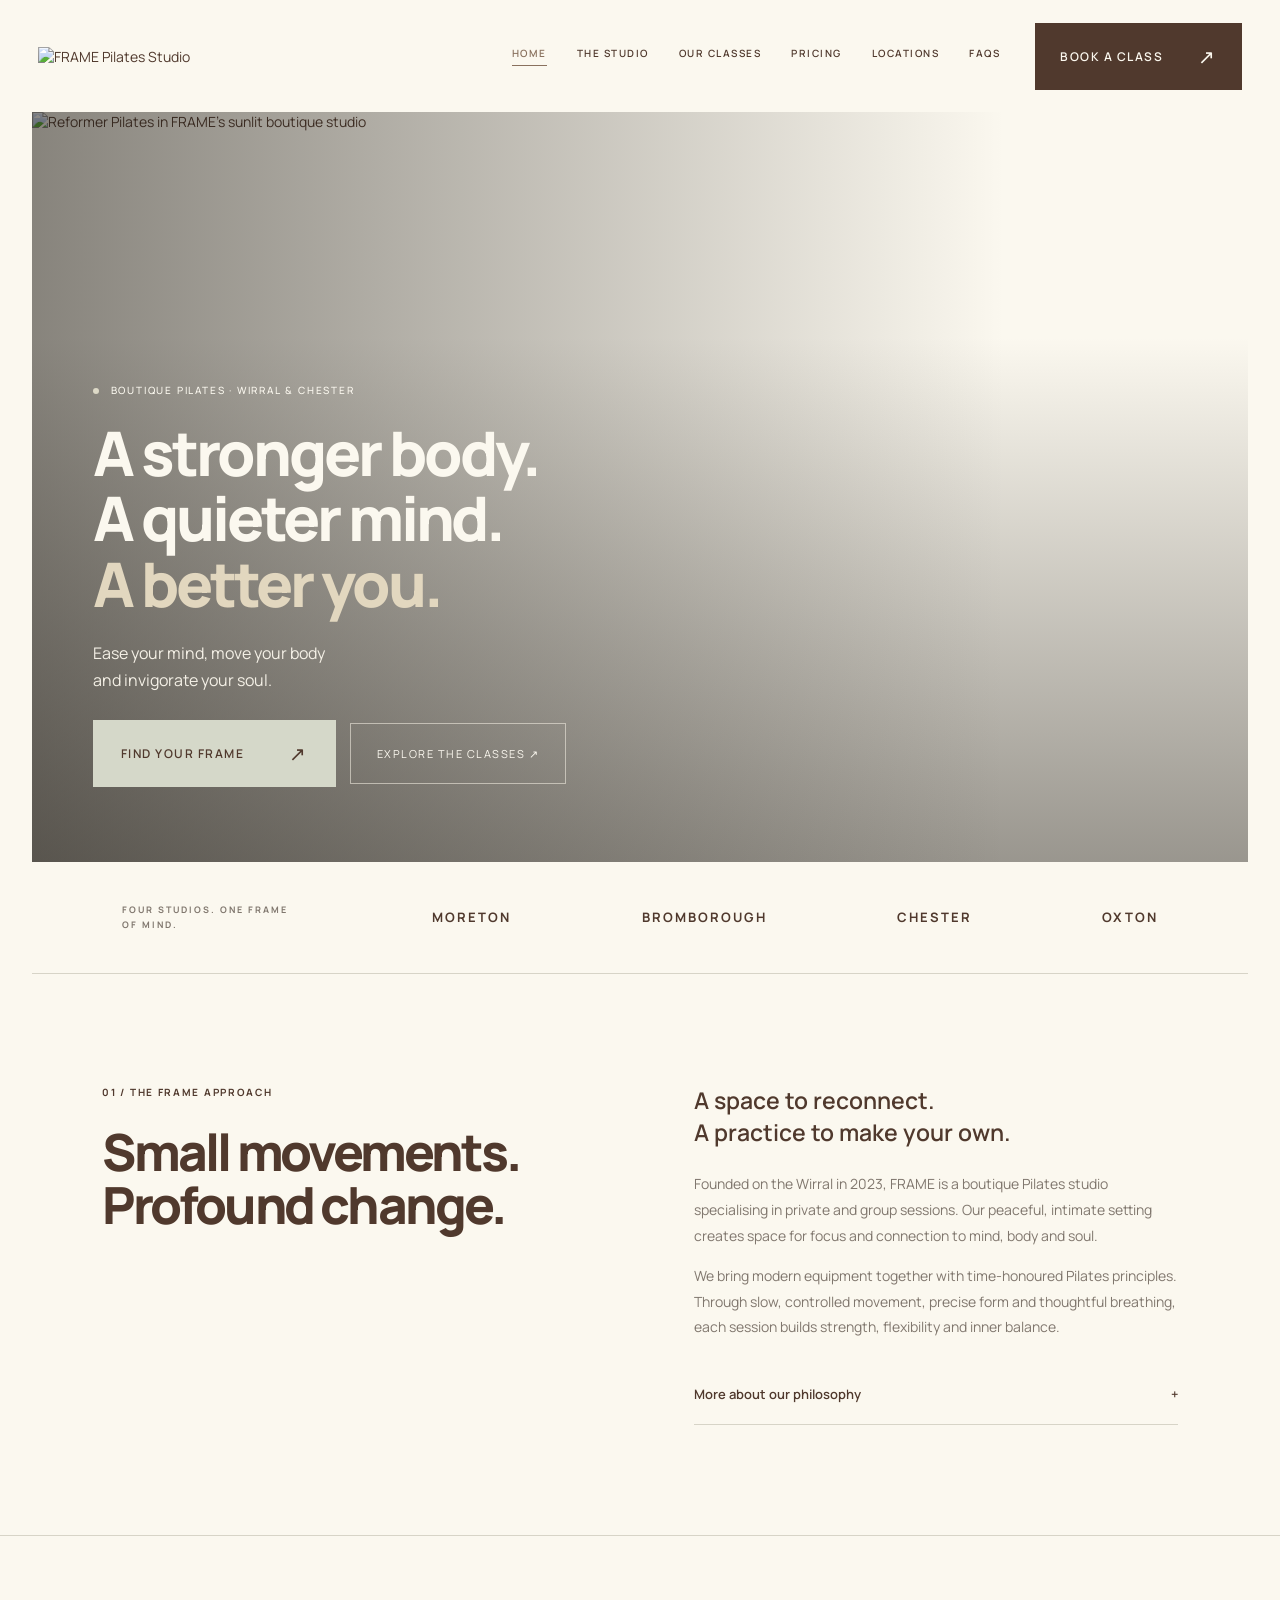
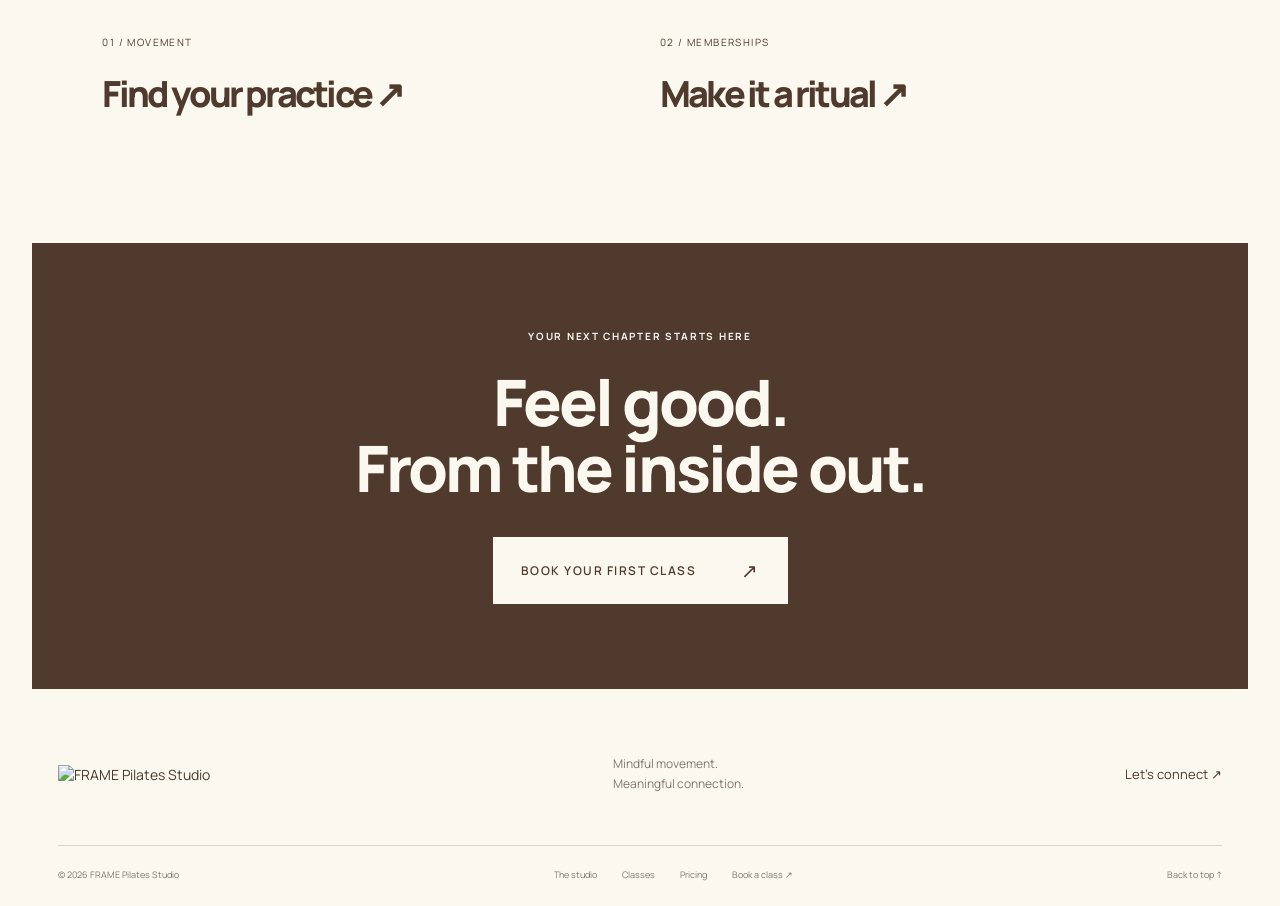
==== commit 6097391e: "Add files via upload" ====
--- a/index.html
+++ b/index.html
@@ -1,12 +1,5 @@
 <!doctype html>
 <html lang="en"><head><meta charset="UTF-8"><meta name="viewport" content="width=device-width, initial-scale=1"><meta name="description" content="Boutique Reformer and private Pilates in Moreton, Bromborough, Chester and Oxton. Find your class at FRAME Pilates Studio."><meta name="theme-color" content="#f6f4ee"><title>FRAME — Pilates Studio</title><link rel="stylesheet" href="style.css"></head><body>
-<header><a class="logo" href="#" aria-label="FRAME Pilates Studio home"><img src="assets/logo.svg" alt="FRAME Pilates Studio"></a><nav id="nav"><a href="#about">The studio</a><a href="#classes">Our classes</a><a href="#pricing">Pricing</a><a href="#locations">Locations</a><a href="#faq">FAQs</a></nav><a class="button small" href="#locations">Book a class <span>↗</span></a><button id="menu" aria-label="Open navigation" aria-expanded="false">Menu +</button></header>
-<main><section class="hero"><div class="hero-copy"><div class="eyebrow"><span class="dot"></span> BOUTIQUE PILATES · WIRRAL & CHESTER</div><h1>A stronger body.<br>A quieter mind.<br><span>A better you.</span></h1><p>Ease your mind, move your body<br>and invigorate your soul.</p><a class="button" href="#locations">Find your FRAME <span>↗</span></a><a class="hero-secondary" href="#classes">Explore the classes ↗</a><div class="hero-bottom"><span>REFORMER & PRIVATE PILATES</span><a href="#about">Explore the studio ↓</a></div></div><div class="hero-image"><img src="assets/studio-0.jpg" alt="Reformer Pilates in FRAME's sunlit boutique studio" fetchpriority="high"><div class="image-note"><span>MOVE WITH PURPOSE.</span><span>FEEL THE DIFFERENCE.</span></div></div></section>
-<div class="studio-strip"><span>FOUR STUDIOS. ONE FRAME OF MIND.</span><a href="#locations">MORETON</a><a href="#locations">BROMBOROUGH</a><a href="#locations">CHESTER</a><a href="#locations">OXTON</a></div>
-<section id="about" class="about section"><div><div class="eyebrow">01 / THE FRAME APPROACH</div><h2>Small movements.<br>Profound change.</h2></div><div class="about-text"><p class="lead">A space to reconnect.<br>A practice to make your own.</p><p>Founded on the Wirral in 2023, FRAME is a boutique Pilates studio specialising in private and group sessions. Our peaceful, intimate setting creates space for focus and connection to mind, body and soul.</p><p>We bring modern equipment together with time-honoured Pilates principles. Through slow, controlled movement, precise form and thoughtful breathing, each session builds strength, flexibility and inner balance.</p><details><summary>More about our philosophy <span>+</span></summary><p>Our focus is form and precision: targeting small muscle groups, lengthening muscles and paying close attention to technique and posture. Sessions are tailored to individual needs while challenging endurance and strength. Our equipment supports maximum functionality and innovative exercises, with physical and mental well-being at the heart of our practice.</p></details></div></section>
-<section id="classes" class="section classes"><div class="section-head"><div><div class="eyebrow">02 / FIND YOUR MOVEMENT</div><h2>Your pace.<br>Your practice.</h2></div><p>From your very first stretch to your next challenge.<br>Find a class that meets you where you are.</p></div><div class="class-layout"><div class="class-photo"><img src="assets/studio-1.jpg" alt="Private Reformer Pilates session with an instructor" loading="lazy"><div class="photo-caption">LENGTH. STRENGTH. CONNECTION.</div></div><div class="class-list"><div class="class-intro">REFORMER PILATES<p>Small group Reformer classes of five, focused on length, strength and tone. A total body workout, every time.</p></div><details open><summary><span><i>01</i> Beginners</span><b>−</b></summary><p>Learn the core repertoire and FRAME method at a slower pace, alongside other newcomers. For those new to the Tempo Pilates method or Pilates in general; suitable for all levels.</p></details><details><summary><span><i>02</i> All Levels</span><b>+</b></summary><p>A flowing, full-body class using props and intermediate exercises to lengthen, strengthen and tone. Basic Reformer knowledge is recommended. Attend at least one Beginner class first.</p></details><details><summary><span><i>03</i> Intermediate</span><b>+</b></summary><p>A dynamic full-body workout with weights and props to challenge you and make you sweat. We recommend at least five Beginner or All Levels classes first.</p></details><details><summary><span><i>04</i> HIIT Reformer</span><b>+</b></summary><p>High energy, a faster pace and heavier loads, including weights, to build strength and stamina. We recommend at least three Beginner classes first.</p></details><details><summary><span><i>05</i> Private 1–1</span><b>+</b></summary><p>Personal sessions for any age and fitness level. For those new to Pilates, recovering from injury, working towards athletic goals or wanting more from their practice. Contact us to discuss your needs and availability.</p><a href="mailto:info@framepilatesstudio.com">Enquire about private sessions ↗</a></details></div></div></section>
-<section class="quote"><div class="eyebrow">SPACE TO BREATHE. ROOM TO GROW.</div><blockquote>“Pilates is complete coordination<br>of body, mind and spirit.”</blockquote><span>JOSEPH PILATES</span></section>
-<section id="pricing" class="section pricing"><div class="section-head"><div><div class="eyebrow">03 / INVEST IN YOURSELF</div><h2>Make movement<br>part of your life.</h2></div><div><label for="studio-select">CHOOSE YOUR STUDIO</label><select id="studio-select"><option>Moreton</option><option>Bromborough</option><option>Chester</option><option>Oxton</option></select></div></div><div class="price-grid"><article class="price-card featured"><div class="eyebrow">NEW TO FRAME</div><h3>Find your flow.</h3><p>Intro offer · 3 class pass</p><div class="amount" id="intro-price">£45</div><a id="intro-book" class="button" href="#locations">Start your practice <span>↗</span></a></article><div class="price-table"><div class="table-title">CLASS PASSES <span>PRICE</span></div><div>Single class <strong data-price="0">£18</strong></div><div>5 class pass <strong data-price="1">£85</strong></div><div>10 class pass <strong data-price="2">£160</strong></div><div>12 class pass <strong data-price="3">£185</strong></div></div><div class="price-table"><div class="table-title">MONTHLY MEMBERSHIPS <span>/ MONTH</span></div><div>4 classes <strong data-price="4">£55</strong></div><div>8 classes <strong data-price="5">£100</strong></div><div>12 classes <strong data-price="6">£140</strong></div><p class="fine">Monthly memberships have a 6 month contract.</p><a class="text-link" id="member-book" href="#locations">Choose your membership ↗</a></div></div><details id="oxton-extras" hidden><summary>Oxton mat & Reformer memberships <span>+</span></summary><div class="extras"><p>Unlimited classes <b>£115 / month</b></p><p>4 Reformer + 4 mat <b>£89 / month</b></p><p>4 Reformer + 8 mat <b>£119 / month</b></p><p>4 Reformer + unlimited mat <b>£155 / month</b></p><p>8 Reformer + 4 mat <b>£129 / month</b></p><p>8 Reformer + 8 mat <b>£149 / month</b></p><p>8 Reformer + unlimited mat <b>£185 / month</b></p><p>12 Reformer + unlimited mat <b>£215 / month</b></p></div><p>All memberships have a 6 month contract.</p></details><details class="policy"><summary>Our 48-hour cancellation policy <span>+</span></summary><p>Please cancel or reschedule Reformer sessions through your account at least 48 hours before your class. Cancellations within 48 hours incur the full session fee. This helps us manage availability and offer spaces to clients on our waitlist.</p></details></section>
-<section id="faq" class="section faq"><div class="eyebrow">A LITTLE MORE TO KNOW</div><h2>Your questions, answered.</h2><div class="faq-list"><details><summary>New to Reformer Pilates? <span>+</span></summary><p>Start with a Beginners class. You’ll learn the equipment and core movements at a slower pace, with a focus on form, breathing and the FRAME method.</p></details><details><summary>Which class should I choose? <span>+</span></summary><p>Beginners is the starting point. Attend at least one Beginner class before All Levels, five Beginner or All Levels classes before Intermediate, and three Beginner classes before HIIT Reformer.</p></details><details><summary>Can I book a private session? <span>+</span></summary><p>Yes. Our private 1–1 sessions are tailored to your needs and goals. Email <a href="mailto:info@framepilatesstudio.com">info@framepilatesstudio.com</a> to discuss availability.</p></details><details><summary>Where can I find FRAME? <span>+</span></summary><p>Our four studios are in Moreton, Bromborough, Chester and Oxton. Choose your studio below to find directions and book.</p></details><details><summary>What if I need to cancel? <span>+</span></summary><p>Cancel or reschedule through your account at least 48 hours before your Reformer class. Cancellations within 48 hours incur the full session fee.</p></details></div></section><section class="studio-gallery section"><div class="eyebrow">THE FRAME FEELING</div><h2>A little space for yourself.</h2><p>Mindful movement. Thoughtful spaces. Your time to reconnect.</p><div class="gallery-grid"><img src="assets/studio-0.jpg" alt="Inside FRAME Pilates studio" loading="lazy"><img src="assets/studio-1.jpg" alt="A guided Pilates session" loading="lazy"><img src="assets/studio-2.jpg" alt="FRAME studio details" loading="lazy"><img src="assets/studio-3.jpg" alt="The FRAME Pilates experience" loading="lazy"></div></section><section id="locations" class="section locations"><div class="section-head"><div><div class="eyebrow">04 / YOUR LOCAL SANCTUARY</div><h2>Find your FRAME.</h2></div><p>Four spaces. The same thoughtful practice.<br>Choose your studio and book your next class.</p></div><div class="location-grid" id="location-grid"></div><div class="contact-line"><span>Don’t see what you’re looking for?</span><a href="mailto:info@framepilatesstudio.com">info@framepilatesstudio.com ↗</a></div></section>
-<section class="closing"><div class="eyebrow">YOUR NEXT CHAPTER STARTS HERE</div><h2>Feel good.<br>From the inside out.</h2><a class="button light" href="#locations">Book your first class <span>↗</span></a></section></main>
-<footer><div class="footer-top"><a href="#" class="logo"><img src="assets/logo.svg" alt="FRAME Pilates Studio"></a><span>Mindful movement.<br>Meaningful connection.</span><a href="mailto:info@framepilatesstudio.com">Let’s connect ↗</a></div><div class="footer-bottom"><span>© <span id="year"></span> FRAME Pilates Studio</span><div><a href="#about">The studio</a><a href="#classes">Classes</a><a href="#pricing">Pricing</a><a href="#locations">Book a class ↗</a></div><a href="#">Back to top ↑</a></div></footer><script src="app.js"></script></body></html>
+<header><a class="logo" href="index.html" aria-label="FRAME Pilates Studio home"><img src="assets/logo.svg" alt="FRAME Pilates Studio"></a><nav id="nav"><a href="index.html" aria-current="page">Home</a><a href="studio.html">The studio</a><a href="classes.html">Our classes</a><a href="pricing.html">Pricing</a><a href="locations.html">Locations</a><a href="faq.html">FAQs</a></nav><a class="button small" href="locations.html">Book a class <span>↗</span></a><button id="menu" aria-label="Open navigation" aria-expanded="false">Menu +</button></header>
+<main><section class="hero"><div class="hero-copy"><div class="eyebrow"><span class="dot"></span> BOUTIQUE PILATES · WIRRAL & CHESTER</div><h1>A stronger body.<br>A quieter mind.<br><span>A better you.</span></h1><p>Ease your mind, move your body<br>and invigorate your soul.</p><a class="button" href="locations.html">Find your FRAME <span>↗</span></a><a class="hero-secondary" href="classes.html">Explore the classes ↗</a><div class="hero-bottom"><span>REFORMER & PRIVATE PILATES</span><a href="studio.html">Explore the studio ↓</a></div></div><div class="hero-image"><img src="assets/studio-0.jpg" alt="Reformer Pilates in FRAME's sunlit boutique studio" fetchpriority="high"><div class="image-note"><span>MOVE WITH PURPOSE.</span><span>FEEL THE DIFFERENCE.</span></div></div></section><div class="studio-strip"><span>FOUR STUDIOS. ONE FRAME OF MIND.</span><a href="locations.html">MORETON</a><a href="locations.html">BROMBOROUGH</a><a href="locations.html">CHESTER</a><a href="locations.html">OXTON</a></div><section id="about" class="about section"><div><div class="eyebrow">01 / THE FRAME APPROACH</div><h2>Small movements.<br>Profound change.</h2></div><div class="about-text"><p class="lead">A space to reconnect.<br>A practice to make your own.</p><p>Founded on the Wirral in 2023, FRAME is a boutique Pilates studio specialising in private and group sessions. Our peaceful, intimate setting creates space for focus and connection to mind, body and soul.</p><p>We bring modern equipment together with time-honoured Pilates principles. Through slow, controlled movement, precise form and thoughtful breathing, each session builds strength, flexibility and inner balance.</p><details><summary>More about our philosophy <span>+</span></summary><p>Our focus is form and precision: targeting small muscle groups, lengthening muscles and paying close attention to technique and posture. Sessions are tailored to individual needs while challenging endurance and strength. Our equipment supports maximum functionality and innovative exercises, with physical and mental well-being at the heart of our practice.</p></details></div></section><section class="page-links"><a href="classes.html"><span>01 / MOVEMENT</span><h2>Find your practice ↗</h2></a><a href="pricing.html"><span>02 / MEMBERSHIPS</span><h2>Make it a ritual ↗</h2></a></section><section class="closing"><div class="eyebrow">YOUR NEXT CHAPTER STARTS HERE</div><h2>Feel good.<br>From the inside out.</h2><a class="button light" href="locations.html">Book your first class <span>↗</span></a></section></main>
+<footer><div class="footer-top"><a href="index.html" class="logo"><img src="assets/logo.svg" alt="FRAME Pilates Studio"></a><span>Mindful movement.<br>Meaningful connection.</span><a href="mailto:info@framepilatesstudio.com">Let’s connect ↗</a></div><div class="footer-bottom"><span>© <span id="year"></span> FRAME Pilates Studio</span><div><a href="studio.html">The studio</a><a href="classes.html">Classes</a><a href="pricing.html">Pricing</a><a href="locations.html">Book a class ↗</a></div><a href="#">Back to top ↑</a></div></footer><script src="app.js"></script></body></html>
--- a/style.css
+++ b/style.css
@@ -0,0 +1,7 @@
+@import url('https://fonts.googleapis.com/css2?family=Manrope:wght@400;500;600;700;800&display=swap');
+:root{--ivory:#f6f4ee;--white:#fffefa;--ink:#4e4034;--brown:#897459;--muted:#80776e;--line:#dcd7ce}*{box-sizing:border-box}html{scroll-behavior:smooth;scroll-padding-top:90px}body{margin:0;background:var(--ivory);color:var(--ink);font-family:Manrope,Arial,sans-serif;font-size:14px;-webkit-font-smoothing:antialiased}a{color:inherit;text-decoration:none}button,select{font:inherit;color:inherit}button,a,summary,select{-webkit-tap-highlight-color:transparent}a:focus-visible,button:focus-visible,summary:focus-visible,select:focus-visible{outline:2px solid var(--brown);outline-offset:5px}header{height:106px;display:flex;align-items:center;justify-content:space-between;padding:0 4.5%;border-bottom:1px solid var(--line);gap:30px}.logo img{width:173px;display:block}nav{display:flex;gap:34px;font-size:12px;font-weight:600}nav a:hover{color:var(--brown)}.button{display:inline-flex;align-items:center;justify-content:space-between;gap:45px;background:var(--ink);color:var(--white);padding:19px 25px;font-size:12px;font-weight:700;transition:background .2s}.button:hover{background:#75614d}.button span{font-size:20px;font-weight:400}.button.small{padding:13px 20px;gap:35px}#menu{display:none}.hero{display:grid;grid-template-columns:1.05fr 1fr;min-height:680px}.hero-copy{padding:65px 7% 26px 8.5%;display:flex;align-items:flex-start;flex-direction:column}.eyebrow{font-size:10px;font-weight:700;letter-spacing:1.7px;line-height:1.6}.dot{display:inline-block;width:6px;height:6px;background:var(--brown);border-radius:50%;margin-right:8px}h1,h2,h3{font-weight:800;letter-spacing:-2.8px;line-height:1.04;margin:0}h1{font-size:clamp(43px,4.45vw,75px);margin:40px 0 25px;white-space:nowrap}h1 span{color:var(--brown)}.hero p{font-size:15px;line-height:1.7;color:var(--muted);margin:0 0 32px}.hero-bottom{margin-top:auto;padding-top:65px;width:100%;display:flex;justify-content:space-between;gap:16px;font-size:9px;letter-spacing:1px}.hero-bottom a{letter-spacing:0}.hero-image{position:relative;overflow:hidden;margin:22px 22px 22px 0}.hero-image>img{width:100%;height:100%;position:absolute;object-fit:cover;object-position:50% 57%}.image-note{position:absolute;bottom:25px;left:25px;right:25px;color:white;font-size:10px;letter-spacing:1.7px;display:flex;justify-content:space-between;text-shadow:0 1px 8px #000}.studio-strip{border-top:1px solid var(--line);border-bottom:1px solid var(--line);display:flex;justify-content:space-between;align-items:center;padding:29px 4.5%;font-size:11px;letter-spacing:1.2px;font-weight:700}.studio-strip>span{font-size:9px;color:var(--muted)}.section{padding:105px 7%}h2{font-size:clamp(36px,4vw,57px);margin-top:25px}.about{display:grid;grid-template-columns:1fr 1fr;gap:10%;background:var(--white)}p{line-height:1.85;color:var(--muted)}.lead{font-size:23px;line-height:1.4;color:var(--ink);font-weight:600;margin-top:0}.about-text>p:not(.lead){max-width:520px}.about details{margin-top:24px}.section-head{display:flex;justify-content:space-between;align-items:flex-end;gap:40px;margin-bottom:50px}.section-head>p{font-size:13px;margin-bottom:2px}.class-layout{display:grid;grid-template-columns:1fr 1fr;gap:8%}.class-photo{height:630px;position:relative}.class-photo img{width:100%;height:100%;object-fit:cover}.photo-caption{position:absolute;bottom:22px;left:24px;color:white;font-size:10px;letter-spacing:1.4px}.class-intro{font-size:10px;font-weight:700;letter-spacing:1.4px;margin-bottom:25px}.class-intro p{font-size:14px;letter-spacing:0;font-weight:400;max-width:410px}details{border-bottom:1px solid var(--line)}summary{cursor:pointer;display:flex;align-items:center;justify-content:space-between;list-style:none;gap:20px;padding:21px 0;font-weight:600;font-size:13px}summary::-webkit-details-marker{display:none}.class-list summary{font-size:23px;letter-spacing:-.7px}.class-list i{font-style:normal;font-size:10px;letter-spacing:0;vertical-align:middle;display:inline-block;width:35px;color:var(--muted)}summary b{font-weight:400;font-size:22px}details p{font-size:13px;margin:0 0 22px}.class-list details>a{display:block;font-size:12px;margin-bottom:20px;text-decoration:underline}.quote{background:#e8e4db;text-align:center;padding:85px 20px}.quote blockquote{font-size:clamp(24px,3.4vw,45px);font-weight:700;line-height:1.25;letter-spacing:-1.5px;margin:30px 0}.quote>span{font-size:9px;letter-spacing:1.7px}.pricing{background:var(--white)}label{display:block;font-size:9px;font-weight:700;letter-spacing:1.5px;margin-bottom:12px}select{border:0;border-bottom:1px solid var(--ink);background:transparent;border-radius:0;padding:12px 30px 12px 0;min-width:230px;font-size:17px}.price-grid{display:grid;grid-template-columns:1fr 1fr 1fr;gap:38px}.price-card{background:#e9e4da;padding:30px}.price-card h3{font-size:31px;letter-spacing:-1.3px;margin:30px 0 10px}.price-card p{margin:0;font-size:12px}.amount{font-size:60px;font-weight:700;letter-spacing:-3px;margin:20px 0}.price-card .button{width:100%;gap:10px}.price-table>div{display:flex;justify-content:space-between;gap:20px;border-bottom:1px solid var(--line);padding:20px 0;font-size:12px}.price-table .table-title{font-size:9px;font-weight:700;letter-spacing:1px;padding-top:10px;padding-bottom:23px}.table-title span{color:var(--muted);font-size:8px}.price-table strong{font-size:16px}.fine{font-size:10px;line-height:1.6;margin:18px 0}.text-link{font-size:11px;border-bottom:1px solid var(--ink);padding-bottom:5px}.policy{margin-top:35px}.policy p{max-width:850px}.extras{display:grid;grid-template-columns:1fr 1fr;gap:0 40px}.extras p{display:flex;justify-content:space-between;gap:20px}#oxton-extras{margin-top:35px}[hidden]{display:none!important}.locations{background:var(--ivory)}.location-grid{display:grid;grid-template-columns:repeat(4,1fr);border-top:1px solid var(--line)}.location{padding:30px 22px;border-right:1px solid var(--line)}.location:first-child{padding-left:0}.location:last-child{border:0}.location-number{font-size:9px;color:var(--muted)}.location h3{font-size:25px;letter-spacing:-1px;margin-top:30px}.location p{font-size:12px;min-height:72px}.location .directions{font-size:10px;display:block;color:var(--muted);margin:20px 0 30px}.location .book{display:flex;justify-content:space-between;border-top:1px solid var(--line);padding-top:17px;font-weight:700;font-size:11px}.contact-line{border-top:1px solid var(--line);padding-top:28px;margin-top:30px;display:flex;justify-content:space-between;font-size:12px}.contact-line span{color:var(--muted)}.closing{text-align:center;background:var(--ink);color:var(--ivory);padding:85px 20px}.closing h2{font-size:clamp(42px,5vw,72px);margin:25px 0 35px}.button.light{background:var(--ivory);color:var(--ink)}footer{padding:55px 4.5% 25px}.footer-top{display:flex;align-items:center;justify-content:space-between;padding-bottom:50px}.footer-top>span{font-size:12px;color:var(--muted);line-height:1.7}.footer-top>a:last-child{font-size:13px}.footer-bottom{border-top:1px solid var(--line);padding-top:22px;display:flex;justify-content:space-between;font-size:9px;color:var(--muted);gap:20px}.footer-bottom>div{display:flex;gap:25px}@media(min-width:1600px){body{max-width:1800px;margin:auto}.hero{min-height:800px}}@media(max-width:1000px){header{padding:0 4%;gap:15px}nav{gap:18px}.logo img{width:145px}.hero{min-height:580px}.hero-copy{padding-top:45px}h1{font-size:4.7vw;letter-spacing:-2px}.hero-bottom{flex-direction:column;gap:12px}.studio-strip{font-size:9px}.section{padding:75px 5%}.price-grid{gap:20px}.price-card{padding:22px}.class-photo{height:600px}.location{padding:25px 14px}.location h3{font-size:21px}}@media(max-width:700px){html{scroll-padding-top:20px}header{height:87px;flex-wrap:wrap;position:relative}.logo img{width:137px}header .button{margin-left:auto;font-size:10px;padding:11px 12px;gap:15px}#menu{display:block;border:0;background:none;font-size:10px;padding:10px 0 10px 7px}nav{display:none;position:absolute;top:86px;left:0;right:0;background:var(--ivory);padding:24px;z-index:10;border-bottom:1px solid var(--line);gap:25px;flex-direction:column}nav.open{display:flex}.hero{display:flex;flex-direction:column}.hero-copy{padding:36px 6% 25px}.eyebrow{font-size:8px;letter-spacing:1.4px}h1{font-size:clamp(37px,9.2vw,64px);letter-spacing:-2px;margin:28px 0 20px}.hero p{font-size:13px;margin-bottom:25px}.hero .button{padding:15px 20px;font-size:11px}.hero-bottom{padding-top:32px;flex-direction:row;font-size:7px;gap:8px}.hero-image{height:450px;margin:0 15px 20px}.image-note{font-size:8px;left:18px;right:18px}.studio-strip{padding:23px 6%;flex-wrap:wrap;gap:22px;font-size:9px;justify-content:space-between}.studio-strip>span{width:100%;font-size:8px}.section{padding:64px 6%}.about{grid-template-columns:1fr;gap:32px}h2{font-size:39px;letter-spacing:-2px;margin-top:20px}.lead{font-size:21px}.about-text p{font-size:13px}.section-head{align-items:flex-start;flex-direction:column;gap:22px;margin-bottom:32px}.section-head>p{font-size:12px;margin:0}.class-layout{grid-template-columns:1fr;gap:30px}.class-photo{height:400px}.class-list summary{font-size:22px}.class-intro{margin-bottom:10px}.quote{padding:58px 6%}.quote blockquote{font-size:25px;letter-spacing:-.8px}.quote blockquote br{display:none}.price-grid{grid-template-columns:1fr;gap:30px}.price-card{padding:28px}.amount{margin:15px 0 20px}.price-card h3{margin-top:22px}.section-head>div:last-child:not(:first-child){width:100%}select{width:100%}.price-table>div{padding:18px 0}.price-table .table-title{padding-top:0}.extras{grid-template-columns:1fr}.extras p{font-size:12px}.location-grid{grid-template-columns:1fr 1fr}.location{padding:25px 16px 30px!important;border-bottom:1px solid var(--line)}.location:nth-child(even){border-right:0}.location:nth-child(odd){padding-left:0!important}.location h3{font-size:22px;margin-top:22px}.location p{font-size:11px}.contact-line{flex-direction:column;gap:15px;font-size:11px}.closing{padding:65px 6%}.closing h2{font-size:45px;letter-spacing:-2px}footer{padding:40px 6% 25px}.footer-top{flex-wrap:wrap;gap:28px;padding-bottom:30px}.footer-top>span{font-size:10px}.footer-top>a:last-child{width:100%;font-size:12px}.footer-bottom{flex-wrap:wrap;gap:20px;font-size:8px}.footer-bottom>div{order:3;width:100%;gap:22px}.footer-bottom>a{margin-left:auto}}@media(prefers-reduced-motion:reduce){html{scroll-behavior:auto}*{transition:none!important}}
+@media(max-width:700px){header{gap:12px;flex-wrap:nowrap}header .button.small{font-size:9px;padding:10px 12px;gap:14px}header .button.small span{font-size:16px}#menu{font-size:9px;white-space:nowrap;padding-left:0}.logo img{width:125px}}
+/* Photo-led direction inspired by the supplied references. */
+:root{--ivory:#fbf8ef;--white:#fbf8ef;--ink:#50392d;--brown:#89715e;--line:#d7d4c7}header{height:112px;border:0;padding:0 3%;gap:35px}nav{margin-left:auto;text-transform:uppercase;letter-spacing:1.5px;font-size:10px;gap:30px}.button{text-transform:uppercase;letter-spacing:1.5px;font-weight:600;padding:20px 28px}.button.small{padding:20px 25px}.hero{display:block;position:relative;margin:0 2.5%;min-height:720px;height:calc(100svh - 150px);max-height:980px;isolation:isolate;overflow:hidden}.hero-image{position:absolute;inset:0;margin:0;z-index:-2}.hero-image>img{object-position:center 53%}.hero:after{content:'';position:absolute;inset:0;background:linear-gradient(90deg,rgba(29,25,19,.52),transparent 80%),linear-gradient(0deg,rgba(29,25,19,.44),transparent 70%);z-index:-1}.hero-copy{padding:0;position:absolute;left:5%;bottom:10%;right:5%;color:var(--ivory);display:block}.hero .eyebrow{font-weight:500;letter-spacing:1.8px}.hero .dot{background:#ddd9c7}.hero h1{font-size:clamp(44px,4.8vw,78px);line-height:1.06;letter-spacing:-3px;margin:22px 0 24px;white-space:normal}.hero h1 span{color:#e2d7bf}.hero p{color:#f4f0e6;font-size:16px;line-height:1.7;margin-bottom:26px}.hero .button{background:#d5d8c9;color:var(--ink);min-width:215px}.hero-secondary{display:inline-flex;padding:22px 26px;border:1px solid #efeade99;font-size:11px;letter-spacing:1.5px;text-transform:uppercase;margin-left:14px}.hero-secondary:hover{background:#fbf8ef22}.hero-bottom,.image-note{display:none}.studio-strip{border-top:0;padding:40px 7%;margin:0 2.5%;font-size:13px;letter-spacing:2px}.studio-strip>span{max-width:180px;line-height:1.7}.section{padding:110px 8%}.about{background:var(--ivory)}.quote{margin:0 2.5%;background:#e6e8dc}.faq{text-align:center;padding-bottom:65px}.faq h2{margin-bottom:55px}.faq-list{max-width:850px;margin:auto;text-align:left}.faq summary{font-size:19px;font-weight:500;padding:27px 14px}.faq details p{padding:0 14px 8px;max-width:730px}.faq details[open] summary span{transform:rotate(45deg)}.studio-gallery{text-align:center;padding-top:50px}.studio-gallery>p{margin:22px 0 38px}.gallery-grid{display:grid;grid-template-columns:repeat(4,1fr);gap:20px}.gallery-grid img{width:100%;height:340px;object-fit:cover}.locations{background:#ecebe1;margin:0 2.5%;padding-left:5.5%;padding-right:5.5%}.closing{margin:35px 2.5% 0}footer{padding-top:65px}.class-list summary{padding:24px 0}.gallery-grid img:nth-child(even){object-position:60% center}@media(min-width:1600px){body{max-width:none}.hero{min-height:760px}}@media(max-width:1000px){header{gap:20px}nav{gap:16px;font-size:9px}.hero{min-height:680px}.hero h1{font-size:61px}.gallery-grid{gap:14px}.gallery-grid img{height:260px}}@media(max-width:700px){header{height:87px;gap:12px;padding:0 5%}header .logo img{width:120px}header .button.small{font-size:8px;letter-spacing:.8px;padding:13px 12px;gap:8px}nav{margin:0;top:86px}.hero{margin:0 14px;min-height:670px;height:calc(100svh - 105px);max-height:830px}.hero-image{height:auto;margin:0}.hero-image>img{object-position:60% center}.hero:after{background:linear-gradient(0deg,rgba(25,22,17,.75),rgba(25,22,17,0) 95%)}.hero-copy{left:7%;right:7%;bottom:7%;padding:0}.hero h1{font-size:clamp(39px,10.3vw,62px);letter-spacing:-2px;margin:24px 0}.hero p{font-size:14px}.hero .button{min-width:0;padding:17px 18px;font-size:9px;gap:22px}.hero-secondary{font-size:9px;padding:20px 12px;margin-left:6px;letter-spacing:.8px}.hero .eyebrow{font-size:8px}.studio-strip{margin:0 14px;padding:27px 4%;gap:18px;font-size:9px;letter-spacing:1px}.studio-strip>span{max-width:none;text-align:center;width:100%}.section{padding:68px 6%}.quote{margin:0 14px}.faq h2{font-size:34px;margin-bottom:30px}.faq summary{font-size:16px;padding:23px 0}.faq details p{padding-left:0;padding-right:0}.studio-gallery{padding-top:15px}.gallery-grid{grid-template-columns:1fr 1fr;gap:12px}.gallery-grid img{height:240px}.locations{margin:0 14px}.closing{margin:20px 14px 0}.gallery-grid img{height:210px}}
+
+nav a[aria-current=page]{color:var(--brown);border-bottom:1px solid currentColor;padding-bottom:5px}.page-intro{padding:85px 8% 70px;text-align:center;border-bottom:1px solid var(--line)}.page-intro h1{white-space:normal;font-size:clamp(40px,5.5vw,76px);margin:25px 0}.page-intro p{max-width:600px;margin:0 auto;font-size:16px}.page-links{display:grid;grid-template-columns:1fr 1fr;gap:40px;padding:70px 8%;border-top:1px solid var(--line)}.page-links>a{padding:25px 0}.page-links span{font-size:10px;letter-spacing:1.4px}.page-links h2{font-size:36px}@media(max-width:1100px) and (min-width:701px){nav{gap:12px;font-size:8px}header{gap:18px}.logo img{width:135px}}@media(max-width:700px){.page-intro{padding:55px 6%}.page-intro h1{font-size:42px}.page-intro p{font-size:14px}.page-links{grid-template-columns:1fr;gap:5px;padding:35px 6%}.page-links h2{font-size:30px}}
